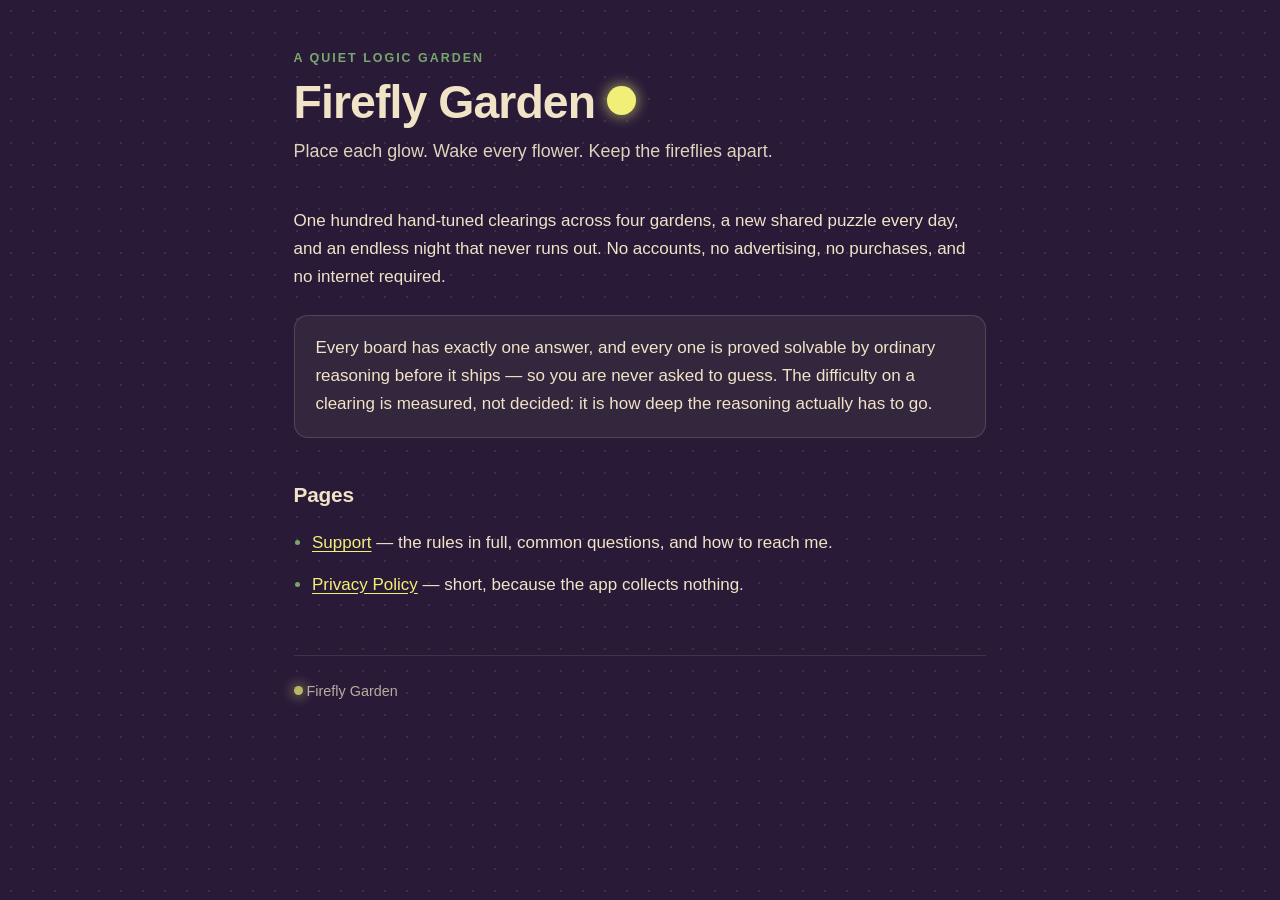
==== index.html @ 98adcfd4 "Add the Firefly Garden privacy policy and support pages Apple requires a reachable privacy policy UR" ====
<!doctype html>
<html lang="en">
<head>
<meta charset="utf-8">
<meta name="viewport" content="width=device-width, initial-scale=1">
<title>Firefly Garden</title>
<meta name="description" content="A quiet logic garden. Place each glow, wake every flower, keep the fireflies apart.">
<link rel="stylesheet" href="style.css">
</head>
<body>
<div class="wrap">
<header>
  <p class="kicker">A quiet logic garden</p>
  <h1>Firefly Garden <span class="firefly" aria-hidden="true"></span></h1>
  <p class="lede">Place each glow. Wake every flower. Keep the fireflies apart.</p>
</header>

<p>One hundred hand-tuned clearings across four gardens, a new shared puzzle every day,
and an endless night that never runs out. No accounts, no advertising, no purchases,
and no internet required.</p>

<div class="panel">
  <p>Every board has exactly one answer, and every one is proved solvable by ordinary
  reasoning before it ships — so you are never asked to guess. The difficulty on a
  clearing is measured, not decided: it is how deep the reasoning actually has to go.</p>
</div>

<h2>Pages</h2>
<ul>
  <li><a href="support.html">Support</a> — the rules in full, common questions, and how to reach me.</li>
  <li><a href="privacy.html">Privacy Policy</a> — short, because the app collects nothing.</li>
</ul>

<footer>
  <span class="firefly" aria-hidden="true"></span>
  Firefly Garden
</footer>
</div>
</body>
</html>
---- style.css ----
/* Moonbell Hollow, the palette the game actually renders. */
:root {
  --bg: #291B38;
  --panel: #33273E;
  --ground: #193B38;
  --ink: #F0E3C6;
  --light: #F2EF78;
  --accent: #78A76D;
  --rule: rgba(240, 227, 198, 0.16);
}
* { box-sizing: border-box; }
html { -webkit-text-size-adjust: 100%; }
body {
  margin: 0;
  background: var(--bg);
  color: var(--ink);
  font: 17px/1.65 ui-sans-serif, -apple-system, BlinkMacSystemFont, "Segoe UI", Roboto, sans-serif;
  /* The dotted night the app draws behind every screen. */
  background-image: radial-gradient(rgba(240, 227, 198, 0.10) 0.8px, transparent 0.8px);
  background-size: 22px 22px;
}
.wrap { max-width: 46rem; margin: 0 auto; padding: 3rem 1.35rem 5rem; }
a { color: var(--light); text-underline-offset: 3px; }
a:hover { color: #fff; }
:focus-visible { outline: 3px solid var(--light); outline-offset: 3px; border-radius: 4px; }
header { margin-bottom: 2.5rem; }
.kicker {
  font-size: 0.78rem; letter-spacing: 0.16em; text-transform: uppercase;
  color: var(--accent); font-weight: 700; margin: 0 0 0.5rem;
}
h1 { font-size: clamp(2rem, 7vw, 2.9rem); line-height: 1.1; margin: 0 0 0.6rem; letter-spacing: -0.02em; }
h2 { font-size: 1.3rem; margin: 2.5rem 0 0.7rem; letter-spacing: -0.01em; }
h3 { font-size: 1.02rem; margin: 1.6rem 0 0.35rem; color: var(--light); }
p, li { margin: 0 0 0.85rem; }
ul { padding-left: 1.15rem; }
li::marker { color: var(--accent); }
.lede { font-size: 1.12rem; opacity: 0.92; }
.panel {
  background: var(--panel); border: 1px solid var(--rule);
  border-radius: 14px; padding: 1.15rem 1.3rem; margin: 1.5rem 0;
}
.panel > :last-child { margin-bottom: 0; }
.stamp { font-size: 0.9rem; opacity: 0.62; }
nav.crumbs { margin-bottom: 2rem; font-size: 0.95rem; }
nav.crumbs a { margin-right: 1.1rem; }
footer {
  margin-top: 3.5rem; padding-top: 1.5rem;
  border-top: 1px solid var(--rule); font-size: 0.9rem; opacity: 0.72;
}
.firefly { display: inline-block; width: 0.62em; height: 0.62em; border-radius: 50%;
  background: var(--light); box-shadow: 0 0 12px 3px rgba(242, 239, 120, 0.45); vertical-align: 0.06em; }
@media (prefers-reduced-motion: no-preference) {
  .firefly { animation: glow 3.6s ease-in-out infinite; }
  @keyframes glow { 0%, 100% { opacity: 1; } 50% { opacity: 0.45; } }
}
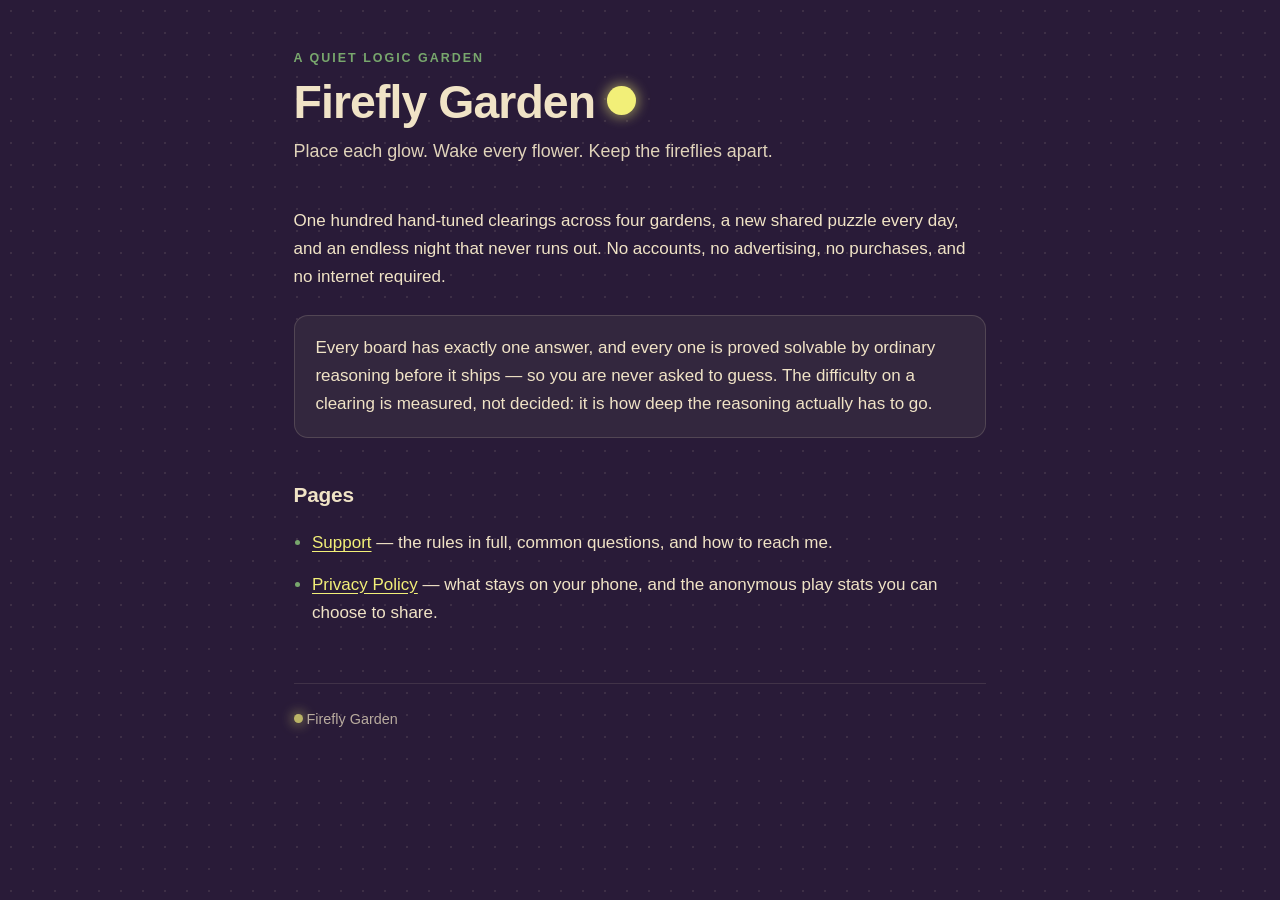
==== commit 8c685799: "Stop the home page promising the app collects nothing Build 4 can share anonymous play stats with th" ====
--- a/index.html
+++ b/index.html
@@ -28,7 +28,7 @@
 <h2>Pages</h2>
 <ul>
   <li><a href="support.html">Support</a> — the rules in full, common questions, and how to reach me.</li>
-  <li><a href="privacy.html">Privacy Policy</a> — short, because the app collects nothing.</li>
+  <li><a href="privacy.html">Privacy Policy</a> — what stays on your phone, and the anonymous play stats you can choose to share.</li>
 </ul>
 
 <footer>
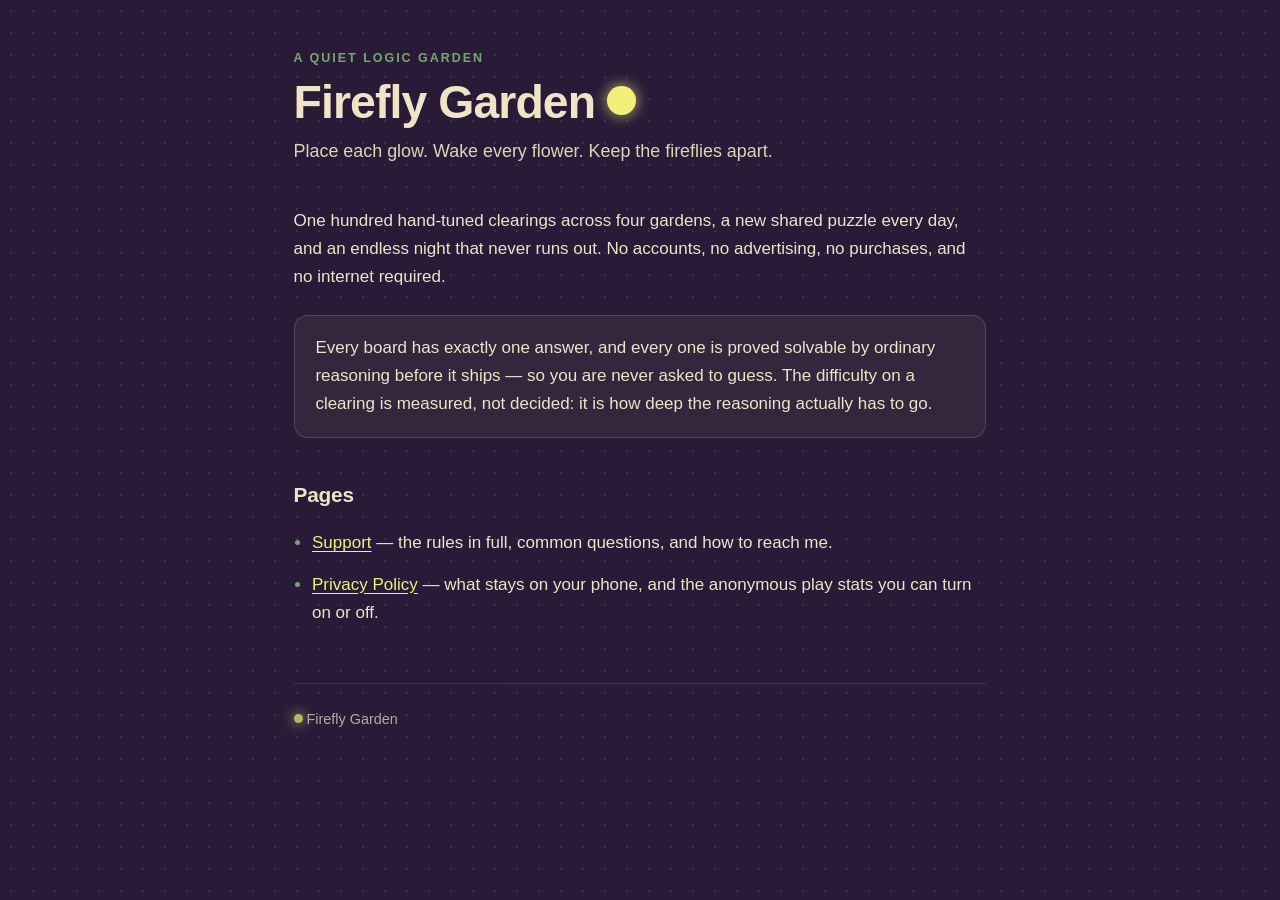
==== commit de2ddeae: "Describe build 5's regional analytics default on the site Build 5 asks before sharing anonymous usag" ====
--- a/index.html
+++ b/index.html
@@ -28,7 +28,7 @@
 <h2>Pages</h2>
 <ul>
   <li><a href="support.html">Support</a> — the rules in full, common questions, and how to reach me.</li>
-  <li><a href="privacy.html">Privacy Policy</a> — what stays on your phone, and the anonymous play stats you can choose to share.</li>
+  <li><a href="privacy.html">Privacy Policy</a> — what stays on your phone, and the anonymous play stats you can turn on or off.</li>
 </ul>
 
 <footer>
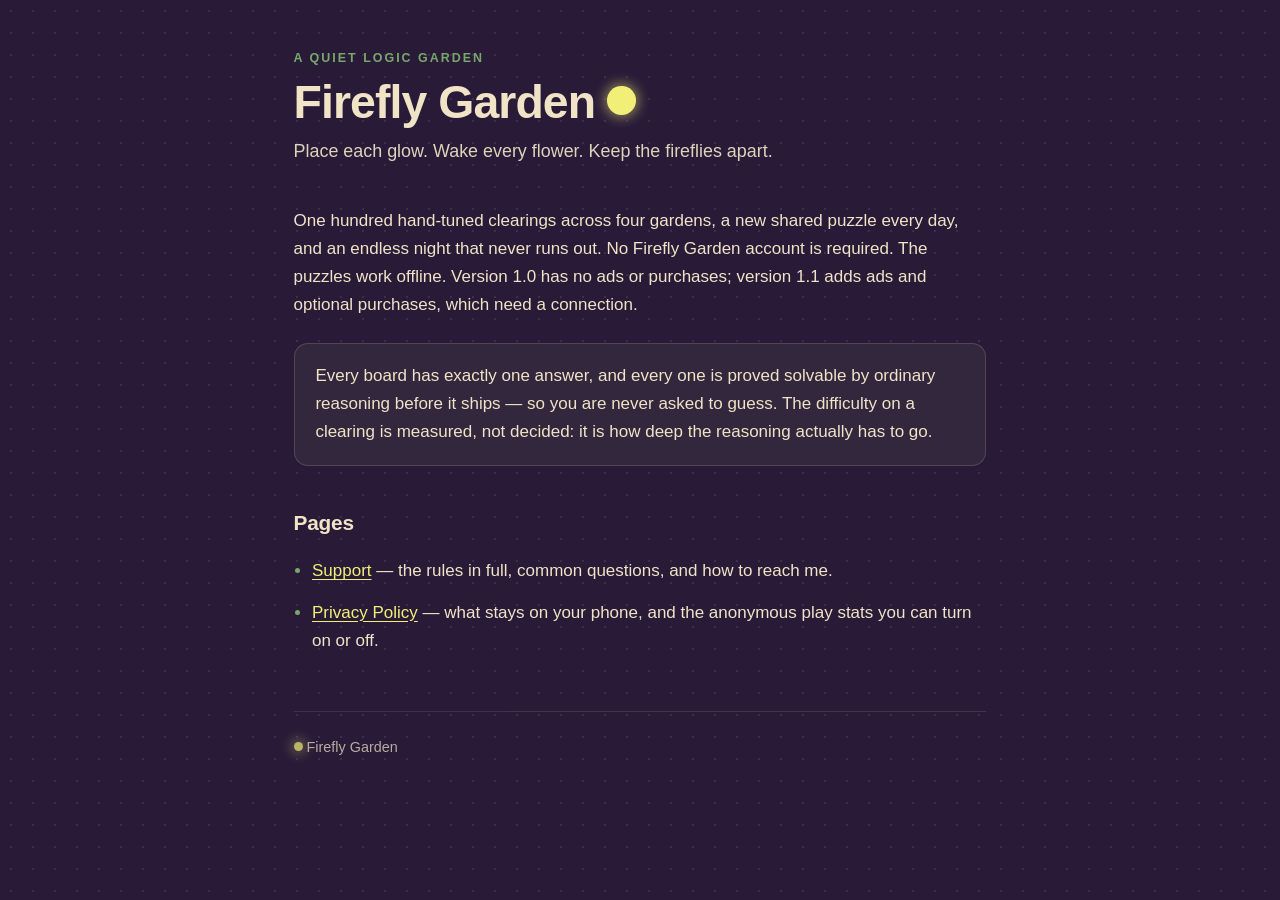
==== commit 2537a47f: "Prepare version-specific Android privacy and monetization disclosures Describe AdMob data, consent c" ====
--- a/index.html
+++ b/index.html
@@ -16,8 +16,7 @@
 </header>
 
 <p>One hundred hand-tuned clearings across four gardens, a new shared puzzle every day,
-and an endless night that never runs out. No accounts, no advertising, no purchases,
-and no internet required.</p>
+and an endless night that never runs out. No Firefly Garden account is required. The puzzles work offline. Version 1.0 has no ads or purchases; version 1.1 adds ads and optional purchases, which need a connection.</p>
 
 <div class="panel">
   <p>Every board has exactly one answer, and every one is proved solvable by ordinary
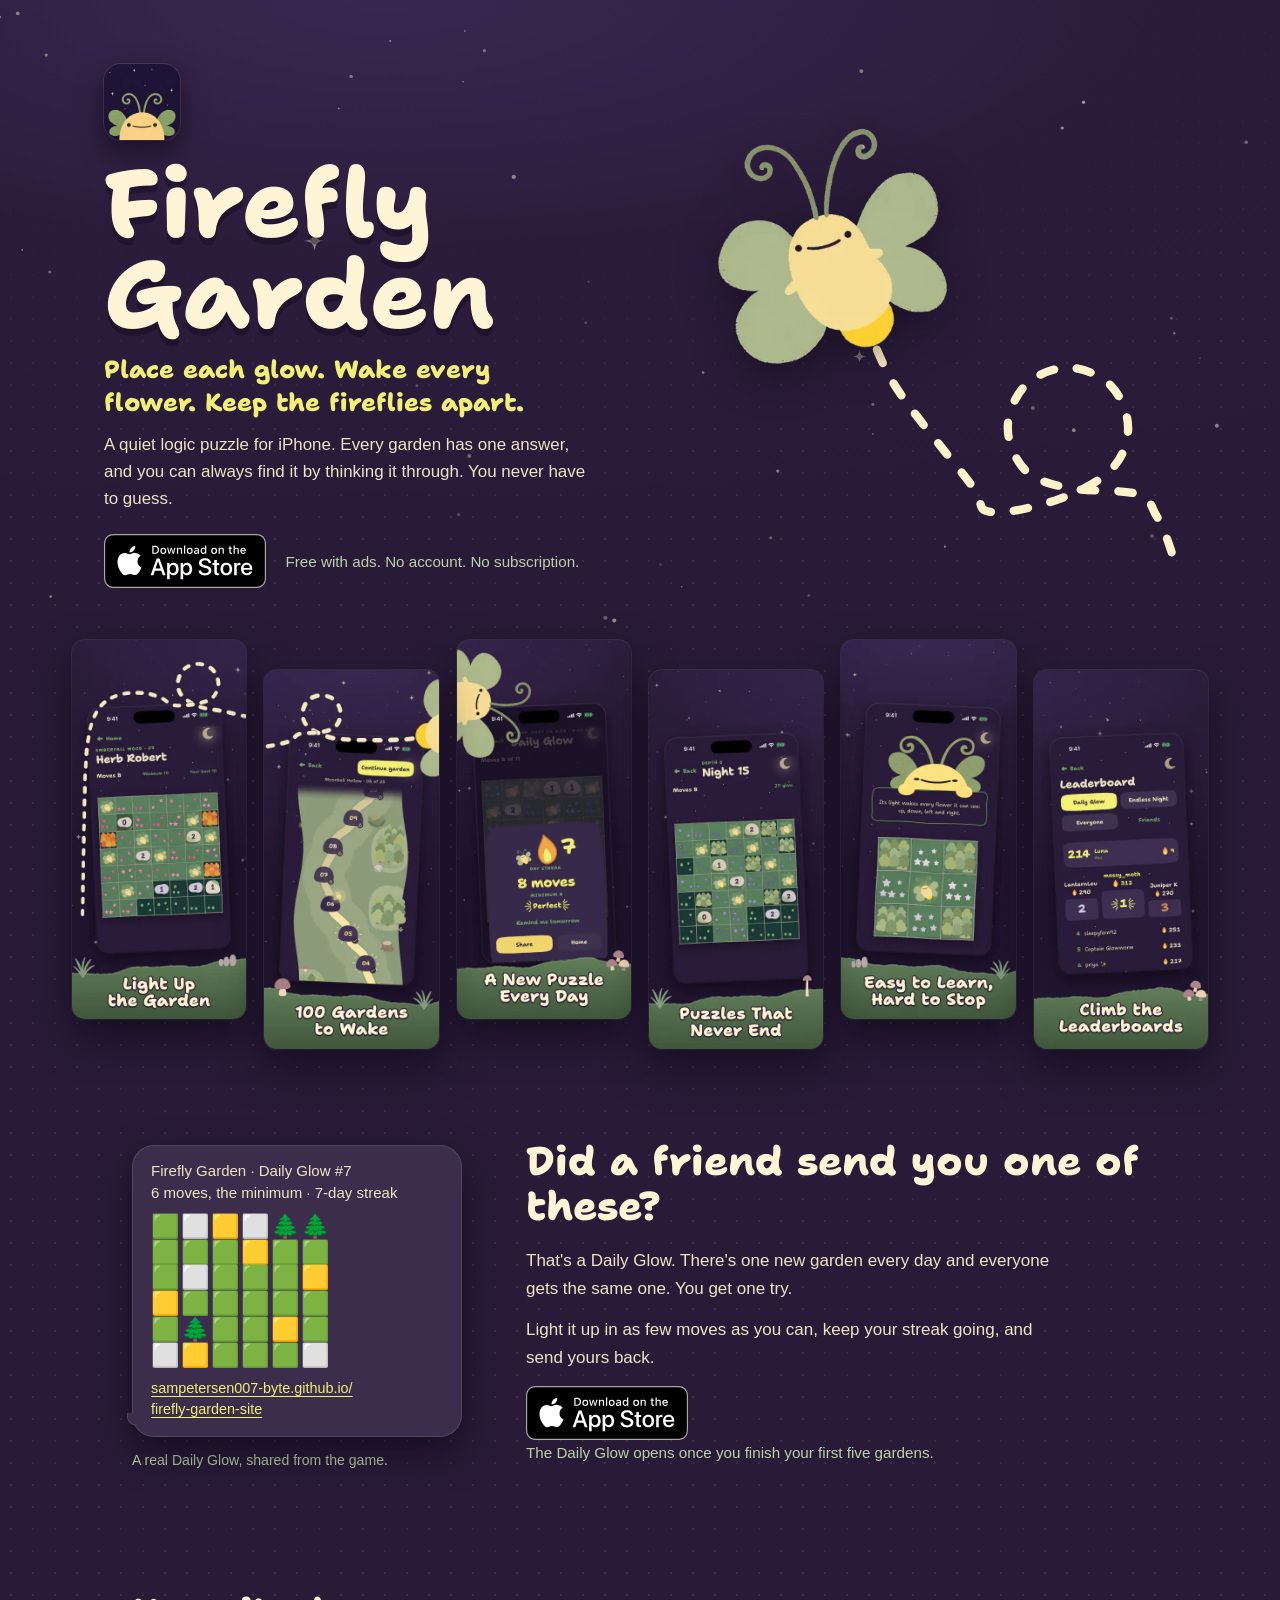
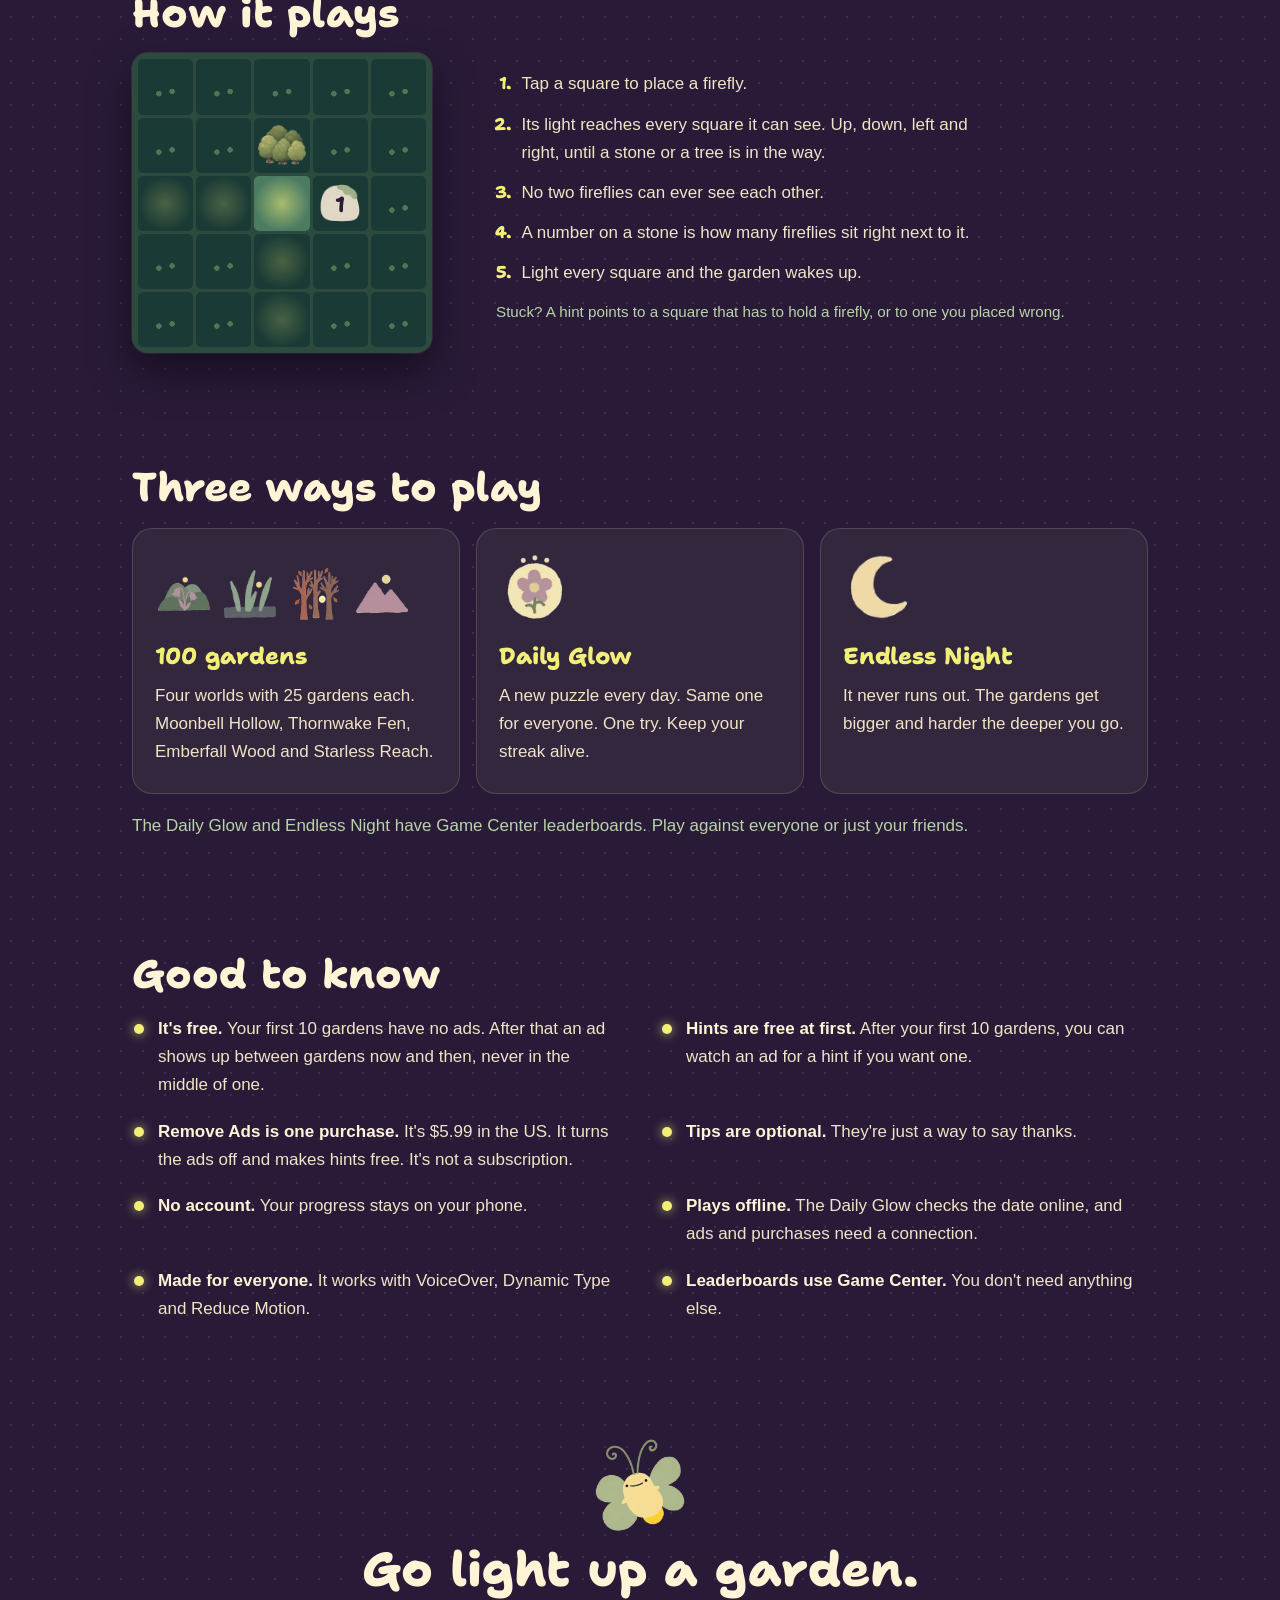
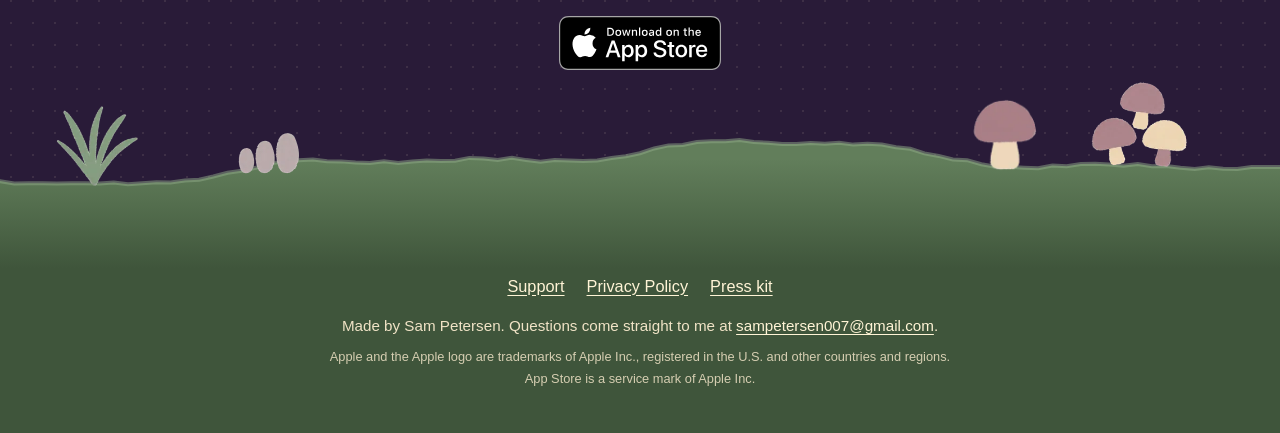
==== commit dbafcd33: "Turn the home page into the launch page Every Daily Glow share and the App Store marketing URL land " ====
--- a/index.html
+++ b/index.html
@@ -2,38 +2,205 @@
 <html lang="en">
 <head>
 <meta charset="utf-8">
-<meta name="viewport" content="width=device-width, initial-scale=1">
-<title>Firefly Garden</title>
-<meta name="description" content="A quiet logic garden. Place each glow, wake every flower, keep the fireflies apart.">
+<meta name="viewport" content="width=device-width, initial-scale=1, viewport-fit=cover">
+<title>Firefly Garden · A quiet logic puzzle for iPhone</title>
+<meta name="description" content="Place each firefly so its light wakes every flower. 100 gardens, a new Daily Glow every day, and an Endless Night. Free on the App Store for iPhone.">
+<meta name="apple-itunes-app" content="app-id=6807141948">
+<meta name="theme-color" content="#291B38">
+<meta name="color-scheme" content="dark">
+<link rel="canonical" href="https://sampetersen007-byte.github.io/firefly-garden-site/">
+<meta property="og:type" content="website">
+<meta property="og:site_name" content="Firefly Garden">
+<meta property="og:title" content="Firefly Garden · A quiet logic puzzle for iPhone">
+<meta property="og:description" content="Place each firefly so its light wakes every flower. 100 gardens, a new Daily Glow every day, and a night that never ends.">
+<meta property="og:url" content="https://sampetersen007-byte.github.io/firefly-garden-site/">
+<meta property="og:image" content="https://sampetersen007-byte.github.io/firefly-garden-site/og-image.jpg">
+<meta property="og:image:type" content="image/jpeg">
+<meta property="og:image:width" content="1200">
+<meta property="og:image:height" content="630">
+<meta property="og:image:alt" content="Firefly Garden. A quiet logic puzzle. A new garden every day. Two iPhone screens show a firefly garden and a finished Daily Glow, with the little firefly flying above them.">
+<meta name="twitter:card" content="summary_large_image">
+<meta name="twitter:title" content="Firefly Garden · A quiet logic puzzle for iPhone">
+<meta name="twitter:description" content="Place each firefly so its light wakes every flower. 100 gardens, a new Daily Glow every day, and a night that never ends.">
+<meta name="twitter:image" content="https://sampetersen007-byte.github.io/firefly-garden-site/og-image.jpg">
+<meta name="twitter:image:alt" content="Firefly Garden. A quiet logic puzzle. A new garden every day.">
+<link rel="icon" type="image/png" sizes="32x32" href="favicon-32.png">
+<link rel="apple-touch-icon" href="apple-touch-icon.png">
+<link rel="preload" href="fonts/shantell-sans-800.woff2" as="font" type="font/woff2" crossorigin>
 <link rel="stylesheet" href="style.css">
+<script type="application/ld+json">
+{"@context":"https://schema.org","@type":"MobileApplication","name":"Firefly Garden","operatingSystem":"iOS","applicationCategory":"GameApplication","description":"A quiet logic puzzle for iPhone. 100 gardens, a new Daily Glow every day, and an Endless Night.","url":"https://sampetersen007-byte.github.io/firefly-garden-site/","image":"https://sampetersen007-byte.github.io/firefly-garden-site/og-image.jpg","installUrl":"https://apps.apple.com/app/id6807141948","offers":{"@type":"Offer","price":"0","priceCurrency":"USD"},"author":{"@type":"Person","name":"Sam Petersen"}}
+</script>
 </head>
-<body>
-<div class="wrap">
-<header>
-  <p class="kicker">A quiet logic garden</p>
-  <h1>Firefly Garden <span class="firefly" aria-hidden="true"></span></h1>
-  <p class="lede">Place each glow. Wake every flower. Keep the fireflies apart.</p>
+<body class="home">
+<a class="skip" href="#main">Skip to the page</a>
+
+<header class="hero">
+  <svg class="sky" viewBox="0 0 1440 760" preserveAspectRatio="xMidYMin slice" aria-hidden="true" focusable="false"><circle cx="0" cy="19" r="1.4" fill="#F0E3C6" opacity="0.42"/><circle cx="52" cy="62" r="1.8" fill="#F0E3C6" opacity="0.45"/><circle cx="1182" cy="719" r="1.0" fill="#F0E3C6" opacity="0.52"/><circle cx="264" cy="332" r="1.1" fill="#F0E3C6" opacity="0.53"/><circle cx="867" cy="605" r="1.7" fill="#F0E3C6" opacity="0.36"/><path d="M172 82Q172 88 177 88Q172 88 172 93Q172 88 167 88Q172 88 172 82Z" fill="#F8EFC8" opacity="0.53"/><circle cx="1350" cy="403" r="0.9" fill="#F0E3C6" opacity="0.24"/><circle cx="791" cy="419" r="1.4" fill="#F0E3C6" opacity="0.52"/><circle cx="982" cy="455" r="1.8" fill="#F0E3C6" opacity="0.33"/><path d="M967 393Q967 401 975 401Q967 401 967 409Q967 401 959 401Q967 401 967 393Z" fill="#F8EFC8" opacity="0.39"/><circle cx="906" cy="751" r="1.6" fill="#F0E3C6" opacity="0.33"/><circle cx="1195" cy="144" r="1.8" fill="#F0E3C6" opacity="0.56"/><circle cx="1162" cy="459" r="2.2" fill="#F0E3C6" opacity="0.34"/><circle cx="521" cy="92" r="0.9" fill="#F0E3C6" opacity="0.52"/><circle cx="743" cy="635" r="1.4" fill="#F0E3C6" opacity="0.21"/><circle cx="982" cy="488" r="1.0" fill="#F0E3C6" opacity="0.41"/><circle cx="57" cy="671" r="1.4" fill="#F0E3C6" opacity="0.53"/><circle cx="690" cy="709" r="1.9" fill="#F0E3C6" opacity="0.60"/><circle cx="523" cy="35" r="0.9" fill="#F0E3C6" opacity="0.52"/><circle cx="659" cy="363" r="1.4" fill="#F0E3C6" opacity="0.28"/><circle cx="516" cy="579" r="1.8" fill="#F0E3C6" opacity="0.24"/><circle cx="213" cy="346" r="2.0" fill="#F0E3C6" opacity="0.32"/><circle cx="1402" cy="160" r="2.0" fill="#F0E3C6" opacity="0.39"/><circle cx="528" cy="513" r="2.2" fill="#F0E3C6" opacity="0.38"/><circle cx="134" cy="240" r="0.9" fill="#F0E3C6" opacity="0.41"/><circle cx="469" cy="434" r="1.6" fill="#F0E3C6" opacity="0.26"/><circle cx="577" cy="758" r="1.5" fill="#F0E3C6" opacity="0.47"/><circle cx="1321" cy="375" r="1.4" fill="#F0E3C6" opacity="0.40"/><circle cx="824" cy="741" r="2.1" fill="#F0E3C6" opacity="0.36"/><circle cx="578" cy="199" r="2.4" fill="#F0E3C6" opacity="0.52"/><circle cx="969" cy="80" r="2.2" fill="#F0E3C6" opacity="0.44"/><circle cx="681" cy="695" r="2.4" fill="#F0E3C6" opacity="0.32"/><circle cx="1009" cy="728" r="2.3" fill="#F0E3C6" opacity="0.47"/><circle cx="1063" cy="615" r="1.2" fill="#F0E3C6" opacity="0.52"/><circle cx="25" cy="281" r="1.0" fill="#F0E3C6" opacity="0.49"/><circle cx="580" cy="623" r="1.0" fill="#F0E3C6" opacity="0.21"/><circle cx="56" cy="306" r="1.8" fill="#F0E3C6" opacity="0.37"/><circle cx="1369" cy="479" r="2.2" fill="#F0E3C6" opacity="0.50"/><circle cx="1208" cy="484" r="2.1" fill="#F0E3C6" opacity="0.52"/><circle cx="910" cy="670" r="1.7" fill="#F0E3C6" opacity="0.24"/><circle cx="1219" cy="115" r="1.9" fill="#F0E3C6" opacity="0.58"/><circle cx="942" cy="274" r="2.1" fill="#F0E3C6" opacity="0.35"/><circle cx="381" cy="122" r="1.0" fill="#F0E3C6" opacity="0.51"/><circle cx="662" cy="317" r="1.2" fill="#F0E3C6" opacity="0.22"/><circle cx="545" cy="57" r="1.9" fill="#F0E3C6" opacity="0.40"/><path d="M354 260Q354 271 365 271Q354 271 354 282Q354 271 342 271Q354 271 354 260Z" fill="#F8EFC8" opacity="0.54"/><circle cx="1318" cy="358" r="1.6" fill="#F0E3C6" opacity="0.28"/><circle cx="1088" cy="727" r="1.2" fill="#F0E3C6" opacity="0.30"/><circle cx="395" cy="86" r="2.0" fill="#F0E3C6" opacity="0.42"/><circle cx="1246" cy="745" r="1.7" fill="#F0E3C6" opacity="0.40"/><circle cx="20" cy="15" r="2.1" fill="#F0E3C6" opacity="0.49"/><circle cx="875" cy="530" r="1.8" fill="#F0E3C6" opacity="0.49"/><circle cx="439" cy="46" r="1.1" fill="#F0E3C6" opacity="0.55"/><circle cx="691" cy="698" r="2.3" fill="#F0E3C6" opacity="0.55"/><circle cx="1296" cy="603" r="2.3" fill="#F0E3C6" opacity="0.28"/><circle cx="767" cy="660" r="0.8" fill="#F0E3C6" opacity="0.49"/></svg>
+  <div class="hero-in">
+    <div class="hero-copy">
+      <img class="app-icon" src="img/icon-192.webp" width="68" height="68" alt="">
+      <h1 class="wordmark"><span>Firefly</span> <span>Garden</span></h1>
+      <p class="tagline">Place each glow. Wake every flower. Keep the fireflies apart.</p>
+      <p class="pitch">A quiet logic puzzle for iPhone. Every garden has one answer, and you can always find it by thinking it through. You never have to guess.</p>
+      <div class="get">
+        <a class="store-badge" href="https://apps.apple.com/app/id6807141948"><img src="img/app-store-badge.svg" width="162" height="54" alt="Download on the App Store"></a>
+        <p class="get-note">Free with ads. No account. No subscription.</p>
+      </div>
+    </div>
+    <div class="hero-art" aria-hidden="true">
+      <svg class="trail" viewBox="0 0 480 440" focusable="false">
+        <path class="dashes" d="M476 438 C474 432 468 413 462 404 C456 395 457 386 443 382 C428 377 394 380 376 376 C358 372 345 369 335 359 C325 349 318 332 318 318 C318 304 325 287 335 277 C345 267 362 260 376 260 C390 260 407 267 417 277 C427 287 434 304 434 318 C434 332 429 347 417 359 C405 371 384 381 364 388 C345 394 314 402 301 399 C287 397 297 392 282 372 C267 352 226 304 209 277 C193 251 185 224 181 214" fill="none" stroke="#2A1B3A" stroke-opacity="0.45" stroke-width="13" stroke-linecap="round" stroke-dasharray="14 22"/>
+        <path class="dashes" d="M476 438 C474 432 468 413 462 404 C456 395 457 386 443 382 C428 377 394 380 376 376 C358 372 345 369 335 359 C325 349 318 332 318 318 C318 304 325 287 335 277 C345 267 362 260 376 260 C390 260 407 267 417 277 C427 287 434 304 434 318 C434 332 429 347 417 359 C405 371 384 381 364 388 C345 394 314 402 301 399 C287 397 297 392 282 372 C267 352 226 304 209 277 C193 251 185 224 181 214" fill="none" stroke="#FFF1C9" stroke-width="8" stroke-linecap="round" stroke-dasharray="14 22"/>
+      </svg>
+      <img class="flyer" src="img/firefly.webp" width="360" height="360" alt="">
+    </div>
+  </div>
 </header>
 
-<p>One hundred hand-tuned clearings across four gardens, a new shared puzzle every day,
-and an endless night that never runs out. No Firefly Garden account is required. The puzzles work offline. Version 1.0 has no ads or purchases; version 1.1 adds ads and optional purchases, which need a connection.</p>
-
-<div class="panel">
-  <p>Every board has exactly one answer, and every one is proved solvable by ordinary
-  reasoning before it ships — so you are never asked to guess. The difficulty on a
-  clearing is measured, not decided: it is how deep the reasoning actually has to go.</p>
-</div>
-
-<h2>Pages</h2>
-<ul>
-  <li><a href="support.html">Support</a> — the rules in full, common questions, and how to reach me.</li>
-  <li><a href="privacy.html">Privacy Policy</a> — what stays on your phone, and the anonymous play stats you can turn on or off.</li>
-</ul>
-
-<footer>
-  <span class="firefly" aria-hidden="true"></span>
-  Firefly Garden
+<main id="main">
+<section class="shots rail-scroll" tabindex="0" aria-labelledby="shots-h">
+  <h2 id="shots-h" class="sr-only">Screenshots. Scroll sideways to see all six.</h2>
+  <ul class="rail">
+    <li><img src="img/shot-01-600.webp" srcset="img/shot-01-400.webp 400w, img/shot-01-600.webp 600w, img/shot-01-800.webp 800w" sizes="(min-width: 1216px) 174px, (min-width: 1000px) calc((100vw - 170px) / 6), (min-width: 436px) 270px, 62vw" width="1320" height="2868" alt="A garden in Emberfall Wood called Herb Robert, partly lit, with fireflies on the board and numbered stones between them. Caption: Light up the garden." decoding="async"></li>
+    <li><img src="img/shot-02-600.webp" srcset="img/shot-02-400.webp 400w, img/shot-02-600.webp 600w, img/shot-02-800.webp 800w" sizes="(min-width: 1216px) 174px, (min-width: 1000px) calc((100vw - 170px) / 6), (min-width: 436px) 270px, 62vw" width="1320" height="2868" alt="The Moonbell Hollow map, a winding path of numbered gardens with a Continue garden button. Caption: 100 gardens to wake." decoding="async"></li>
+    <li><img src="img/shot-03-600.webp" srcset="img/shot-03-400.webp 400w, img/shot-03-600.webp 600w, img/shot-03-800.webp 800w" sizes="(min-width: 1216px) 174px, (min-width: 1000px) calc((100vw - 170px) / 6), (min-width: 436px) 270px, 62vw" width="1320" height="2868" alt="A finished Daily Glow: a 7 day streak, 8 moves, the minimum, marked Perfect, with Share and Home buttons. Caption: A new puzzle every day." decoding="async" loading="lazy"></li>
+    <li><img src="img/shot-04-600.webp" srcset="img/shot-04-400.webp 400w, img/shot-04-600.webp 600w, img/shot-04-800.webp 800w" sizes="(min-width: 1216px) 174px, (min-width: 1000px) calc((100vw - 170px) / 6), (min-width: 436px) 270px, 62vw" width="1320" height="2868" alt="Endless Night at depth 5, night 15, a bigger garden full of fireflies. Caption: Puzzles that never end." decoding="async" loading="lazy"></li>
+    <li><img src="img/shot-05-600.webp" srcset="img/shot-05-400.webp 400w, img/shot-05-600.webp 600w, img/shot-05-800.webp 800w" sizes="(min-width: 1216px) 174px, (min-width: 1000px) calc((100vw - 170px) / 6), (min-width: 436px) 270px, 62vw" width="1320" height="2868" alt="The practice garden. The firefly says its light wakes every flower it can see, up, down, left and right. Caption: Easy to learn, hard to stop." decoding="async" loading="lazy"></li>
+    <li><img src="img/shot-06-600.webp" srcset="img/shot-06-400.webp 400w, img/shot-06-600.webp 600w, img/shot-06-800.webp 800w" sizes="(min-width: 1216px) 174px, (min-width: 1000px) calc((100vw - 170px) / 6), (min-width: 436px) 270px, 62vw" width="1320" height="2868" alt="The Daily Glow leaderboard in Game Center, with the top three players and your own place. Caption: Climb the leaderboards." decoding="async" loading="lazy"></li>
+  </ul>
+</section>
+
+<section class="band friend" aria-labelledby="friend-h">
+  <div class="friend-in">
+    <h2 id="friend-h" class="band-head friend-head">Did a friend send you one of these?</h2>
+    <figure class="share">
+      <div class="bubble" role="img" aria-label="A shared Daily Glow: Firefly Garden, Daily Glow number 7. 6 moves, the minimum. 7 day streak. Then the finished garden drawn in colored squares, and a link to this page.">
+        <p aria-hidden="true">Firefly Garden · Daily Glow #7</p>
+        <p aria-hidden="true">6 moves, the minimum · 7-day streak</p>
+        <p class="share-grid" aria-hidden="true">🟩⬜🟨⬜🌲🌲<br>🟩🟩🟩🟨🟩🟩<br>🟩⬜🟩🟩🟩🟨<br>🟨🟩🟩🟩🟩🟩<br>🟩🌲🟩🟩🟨🟩<br>⬜🟨🟩🟩🟩⬜</p>
+        <p class="share-link" aria-hidden="true"><span class="nw">sampetersen007-byte.github.io/</span><wbr><span class="nw">firefly-garden-site</span></p>
+      </div>
+      <figcaption>A real Daily Glow, shared from the game.</figcaption>
+    </figure>
+    <div class="friend-copy">
+      <p>That's a Daily Glow. There's one new garden every day and everyone gets the same one. You get one try.</p>
+      <p>Light it up in as few moves as you can, keep your streak going, and send yours back.</p>
+      <div class="get">
+        <a class="store-badge" href="https://apps.apple.com/app/id6807141948"><img src="img/app-store-badge.svg" width="162" height="54" alt="Download Firefly Garden on the App Store" loading="lazy"></a>
+      </div>
+      <p class="small">The Daily Glow opens once you finish your first five gardens.</p>
+    </div>
+  </div>
+</section>
+
+<section class="band how" aria-labelledby="how-h">
+  <h2 id="how-h">How it plays</h2>
+  <div class="how-in">
+    <div class="mini-board" role="img" aria-label="A small garden. A firefly in the middle lights the squares it can see to its left and below it. A tree above it and a stone marked 1 beside it stop its light.">
+      <i class="c"></i><i class="c"></i><i class="c"></i><i class="c"></i><i class="c"></i>
+      <i class="c"></i><i class="c"></i><i class="c tree"></i><i class="c"></i><i class="c"></i>
+      <i class="c lit" style="--d:2"></i><i class="c lit" style="--d:1"></i><i class="c fly"></i><i class="c stone"><b>1</b></i><i class="c"></i>
+      <i class="c"></i><i class="c"></i><i class="c lit" style="--d:1"></i><i class="c"></i><i class="c"></i>
+      <i class="c"></i><i class="c"></i><i class="c lit" style="--d:2"></i><i class="c"></i><i class="c"></i>
+    </div>
+    <div>
+      <ol class="rules">
+        <li>Tap a square to place a firefly.</li>
+        <li>Its light reaches every square it can see. Up, down, left and right, until a stone or a tree is in the way.</li>
+        <li>No two fireflies can ever see each other.</li>
+        <li>A number on a stone is how many fireflies sit right next to it.</li>
+        <li>Light every square and the garden wakes up.</li>
+      </ol>
+      <p class="small">Stuck? A hint points to a square that has to hold a firefly, or to one you placed wrong.</p>
+    </div>
+  </div>
+</section>
+
+<section class="band modes" aria-labelledby="modes-h">
+  <h2 id="modes-h">Three ways to play</h2>
+  <div class="cards">
+    <article class="card">
+      <div class="card-art worlds" aria-hidden="true">
+        <img src="img/world-moonbell.webp" width="58" height="58" alt="" loading="lazy">
+        <img src="img/world-thornwake.webp" width="58" height="58" alt="" loading="lazy">
+        <img src="img/world-emberfall.webp" width="58" height="58" alt="" loading="lazy">
+        <img src="img/world-starless.webp" width="58" height="58" alt="" loading="lazy">
+      </div>
+      <h3>100 gardens</h3>
+      <p>Four worlds with 25 gardens each. Moonbell Hollow, Thornwake Fen, Emberfall Wood and Starless Reach.</p>
+    </article>
+    <article class="card">
+      <div class="card-art" aria-hidden="true"><img src="img/mode-daily.webp" width="72" height="72" alt="" loading="lazy"></div>
+      <h3>Daily Glow</h3>
+      <p>A new puzzle every day. Same one for everyone. One try. Keep your streak alive.</p>
+    </article>
+    <article class="card">
+      <div class="card-art" aria-hidden="true"><img src="img/mode-night.webp" width="72" height="72" alt="" loading="lazy"></div>
+      <h3>Endless Night</h3>
+      <p>It never runs out. The gardens get bigger and harder the deeper you go.</p>
+    </article>
+  </div>
+  <p class="boards">The Daily Glow and Endless Night have Game Center leaderboards. Play against everyone or just your friends.</p>
+</section>
+
+<section class="band facts" aria-labelledby="facts-h">
+  <h2 id="facts-h">Good to know</h2>
+  <ul class="facts-list">
+    <li><strong>It's free.</strong> Your first 10 gardens have no ads. After that an ad shows up between gardens now and then, never in the middle of one.</li>
+    <li><strong>Hints are free at first.</strong> After your first 10 gardens, you can watch an ad for a hint if you want one.</li>
+    <li><strong>Remove Ads is one purchase.</strong> It's $5.99 in the US. It turns the ads off and makes hints free. It's not a subscription.</li>
+    <li><strong>Tips are optional.</strong> They're just a way to say thanks.</li>
+    <li><strong>No account.</strong> Your progress stays on your phone.</li>
+    <li><strong>Plays offline.</strong> The Daily Glow checks the date online, and ads and purchases need a connection.</li>
+    <li><strong>Made for everyone.</strong> It works with VoiceOver, Dynamic Type and Reduce Motion.</li>
+    <li><strong>Leaderboards use Game Center.</strong> You don't need anything else.</li>
+  </ul>
+</section>
+
+<section class="last" aria-labelledby="last-h">
+  <img class="flyer-small" src="img/firefly.webp" width="104" height="104" alt="" loading="lazy">
+  <h2 id="last-h">Go light up a garden.</h2>
+  <a class="store-badge" href="https://apps.apple.com/app/id6807141948"><img src="img/app-store-badge.svg" width="162" height="54" alt="Download Firefly Garden on the App Store" loading="lazy"></a>
+</section>
+</main>
+
+<footer class="ground">
+  <div class="bank" aria-hidden="true">
+    <svg viewBox="0 0 1440 220" preserveAspectRatio="none" focusable="false">
+      <defs><linearGradient id="bank-fill" x1="0" y1="0" x2="0" y2="1"><stop offset="0.15" stop-color="#627E5B"/><stop offset="0.5" stop-color="#546E4E"/><stop offset="1" stop-color="#3F553B"/></linearGradient></defs>
+      <path d="M-16 92.9 L0 96.3 L16 99.6 L32 99.2 L48 99.3 L64 99.7 L80 99.5 L96 99.3 L112 99.8 L128 98.4 L144 100.6 L160 99.2 L176 98.0 L192 98.3 L208 95.3 L224 94.3 L240 89.7 L256 84.5 L272 81.6 L288 77.4 L304 71.2 L320 68.5 L336 66.7 L352 65.9 L368 68.1 L384 68.4 L400 69.9 L416 70.8 L432 68.2 L448 70.8 L464 68.5 L480 67.2 L496 68.0 L512 67.5 L528 63.5 L544 64.2 L560 66.3 L576 63.2 L592 66.6 L608 69.0 L624 66.4 L640 67.1 L656 67.8 L672 67.1 L688 63.7 L704 61.2 L720 56.9 L736 50.1 L752 45.8 L768 45.3 L784 40.9 L800 40.0 L816 40.0 L832 38.3 L848 40.9 L864 42.2 L880 43.7 L896 43.9 L912 42.3 L928 43.4 L944 42.0 L960 44.7 L976 43.4 L992 44.5 L1008 48.3 L1024 50.6 L1040 57.1 L1056 60.7 L1072 65.8 L1088 66.7 L1104 72.4 L1120 76.1 L1136 76.2 L1152 77.3 L1168 78.1 L1184 74.4 L1200 75.3 L1216 72.0 L1232 71.7 L1248 72.8 L1264 74.4 L1280 72.0 L1296 75.2 L1312 74.8 L1328 77.4 L1344 79.0 L1360 76.8 L1376 78.9 L1392 79.3 L1408 76.4 L1424 76.5 L1440 76.4 L1456 76.5 L1456 220 L-16 220 Z" fill="url(#bank-fill)"/>
+      <path d="M-16 92.9 L0 96.3 L16 99.6 L32 99.2 L48 99.3 L64 99.7 L80 99.5 L96 99.3 L112 99.8 L128 98.4 L144 100.6 L160 99.2 L176 98.0 L192 98.3 L208 95.3 L224 94.3 L240 89.7 L256 84.5 L272 81.6 L288 77.4 L304 71.2 L320 68.5 L336 66.7 L352 65.9 L368 68.1 L384 68.4 L400 69.9 L416 70.8 L432 68.2 L448 70.8 L464 68.5 L480 67.2 L496 68.0 L512 67.5 L528 63.5 L544 64.2 L560 66.3 L576 63.2 L592 66.6 L608 69.0 L624 66.4 L640 67.1 L656 67.8 L672 67.1 L688 63.7 L704 61.2 L720 56.9 L736 50.1 L752 45.8 L768 45.3 L784 40.9 L800 40.0 L816 40.0 L832 38.3 L848 40.9 L864 42.2 L880 43.7 L896 43.9 L912 42.3 L928 43.4 L944 42.0 L960 44.7 L976 43.4 L992 44.5 L1008 48.3 L1024 50.6 L1040 57.1 L1056 60.7 L1072 65.8 L1088 66.7 L1104 72.4 L1120 76.1 L1136 76.2 L1152 77.3 L1168 78.1 L1184 74.4 L1200 75.3 L1216 72.0 L1232 71.7 L1248 72.8 L1264 74.4 L1280 72.0 L1296 75.2 L1312 74.8 L1328 77.4 L1344 79.0 L1360 76.8 L1376 78.9 L1392 79.3 L1408 76.4 L1424 76.5 L1440 76.4 L1456 76.5" fill="none" stroke="#8FAA87" stroke-width="4" stroke-opacity="0.5" vector-effect="non-scaling-stroke"/>
+    </svg>
+    <img src="img/grass.webp" alt="" width="80" height="80" loading="lazy" style="left:7.6%;bottom:calc(var(--bh) * 0.546 - 8px);width:clamp(54px, 7vw, 92px)">
+    <img src="img/pebbles.webp" alt="" width="64" height="64" loading="lazy" style="left:21%;bottom:calc(var(--bh) * 0.676 - 14px);width:clamp(42px, 5vw, 70px)">
+    <img src="img/mushroom.webp" alt="" width="80" height="80" loading="lazy" style="left:78.5%;bottom:calc(var(--bh) * 0.654 - 8px);width:clamp(50px, 6vw, 84px)">
+    <img src="img/mushrooms.webp" alt="" width="96" height="96" loading="lazy" style="left:89%;bottom:calc(var(--bh) * 0.664 - 8px);width:clamp(62px, 8vw, 110px)">
+  </div>
+  <div class="ground-in">
+    <nav aria-label="More about Firefly Garden">
+      <a href="support.html">Support</a>
+      <a href="privacy.html">Privacy Policy</a>
+      <a href="press.html">Press kit</a>
+    </nav>
+    <p>Made by Sam Petersen. Questions come straight to me at <a href="mailto:sampetersen007@gmail.com">sampetersen007@gmail.com</a>.</p>
+    <p class="legal">Apple and the Apple logo are trademarks of Apple Inc., registered in the U.S. and other countries and regions. App Store is a service mark of Apple Inc.</p>
+  </div>
 </footer>
-</div>
+
+<script>
+  /* The firefly in How it plays lights its squares one by one when it scrolls into view. Without this, or with Reduce Motion on, the garden is simply shown lit. */
+  (function () {
+    var board = document.querySelector('.mini-board');
+    if (!board || !('IntersectionObserver' in window) || !window.matchMedia || window.matchMedia('(prefers-reduced-motion: reduce)').matches) return;
+    board.classList.add('armed');
+    new IntersectionObserver(function (entries, observer) {
+      if (entries.some(function (entry) { return entry.isIntersecting; })) {
+        setTimeout(function () { board.classList.add('play'); }, 250);
+        observer.disconnect();
+      }
+    }, { threshold: 0.6 }).observe(board);
+  })();
+</script>
 </body>
 </html>
--- a/style.css
+++ b/style.css
@@ -53,3 +53,274 @@
   .firefly { animation: glow 3.6s ease-in-out infinite; }
   @keyframes glow { 0%, 100% { opacity: 1; } 50% { opacity: 0.45; } }
 }
+
+/* ------------------------------------------------------------------------
+   The home page and the press kit. Everything below is scoped to
+   .home and .press, so support.html and privacy.html render as before.
+   The display face is Shantell Sans ExtraBold, the face the game and its
+   store screenshots use (SIL OFL 1.1, fonts/OFL.txt), cut to Latin.
+   ------------------------------------------------------------------------ */
+@font-face {
+  font-family: "Shantell Sans";
+  font-style: normal;
+  font-weight: 800;
+  font-display: swap;
+  src: url("fonts/shantell-sans-800.woff2") format("woff2");
+}
+.home, .press {
+  --display: "Shantell Sans", ui-rounded, "SF Pro Rounded", system-ui, sans-serif;
+  --cream: #FFF4D6;
+  --sage: #B9D3A8;
+  --tile-lit: #4B7C62;
+  --tile-dark: #1A3A35;
+  --bank-top: #627E5B;
+  --bank-mid: #546E4E;
+  --bank-low: #3F553B;
+  --shadow: rgba(8, 4, 14, 0.55);
+  color-scheme: dark;
+}
+.home h1, .home h2, .home h3, .press h1, .press h2 {
+  font-family: var(--display); font-weight: 800; letter-spacing: 0;
+}
+.sr-only {
+  position: absolute; width: 1px; height: 1px; margin: -1px; padding: 0;
+  overflow: hidden; clip: rect(0 0 0 0); white-space: nowrap; border: 0;
+}
+.skip {
+  position: absolute; left: 12px; top: -60px; z-index: 10; padding: 10px 14px;
+  background: var(--light); color: var(--bg); border-radius: 10px; font-weight: 700;
+}
+.skip:focus { top: 12px; color: var(--bg); }
+.home img, .press img { max-width: 100%; }
+.store-badge { display: inline-block; border-radius: 10px; line-height: 0; }
+.store-badge img { display: block; height: 54px; width: auto; }
+
+/* The hero: the night the store screenshots are painted on. */
+.hero {
+  position: relative; overflow: hidden; margin: 0;
+  background: radial-gradient(130% 85% at 30% 0%, #3A2750 0%, rgba(43, 28, 59, 0.9) 48%, rgba(41, 27, 56, 0) 100%);
+}
+.hero .sky { position: absolute; inset: 0; width: 100%; height: 100%; pointer-events: none; }
+.hero-in {
+  position: relative; max-width: 72rem; margin: 0 auto;
+  padding: max(22px, env(safe-area-inset-top)) 20px 26px;
+}
+.app-icon {
+  display: block; width: 68px; height: 68px; border-radius: 22.4%;
+  box-shadow: 0 10px 26px var(--shadow), 0 0 0 1px rgba(240, 227, 198, 0.14);
+}
+.wordmark {
+  margin: 18px 0 14px; color: var(--cream);
+  font-size: clamp(3.3rem, 16.5vw, 6rem); line-height: 0.95;
+  text-shadow: 0 0.07em 0 rgba(20, 10, 30, 0.45);
+}
+.wordmark span { display: block; }
+.tagline {
+  font-family: var(--display); font-weight: 800; color: var(--light);
+  font-size: clamp(1.18rem, 5vw, 1.55rem); line-height: 1.3; margin: 0 0 12px; max-width: 26rem;
+}
+.pitch { font-size: 1.06rem; line-height: 1.6; margin: 0 0 22px; max-width: 31rem; }
+.get { display: flex; flex-wrap: wrap; align-items: center; gap: 14px 20px; }
+.get-note { margin: 0; font-size: 0.95rem; color: var(--sage); }
+.hero-art { position: absolute; top: 14px; right: 8px; width: 132px; pointer-events: none; }
+.hero-art .trail { display: none; }
+.flyer { display: block; width: 100%; height: auto; filter: drop-shadow(0 12px 22px rgba(8, 4, 14, 0.45)); }
+
+@media (min-width: 860px) {
+  .hero-in {
+    display: grid; grid-template-columns: minmax(0, 1.05fr) minmax(0, 0.95fr);
+    align-items: center; gap: 24px; padding: 64px 40px 40px;
+  }
+  .hero-art { position: relative; top: auto; right: auto; width: 100%; aspect-ratio: 480 / 440; }
+  .hero-art .trail { display: block; position: absolute; inset: 0; width: 100%; height: 100%; overflow: visible; }
+  .flyer { position: absolute; left: 4%; top: 3%; width: 54%; }
+  .tagline { max-width: 30rem; }
+  .app-icon { width: 76px; height: 76px; }
+}
+@media (prefers-reduced-motion: no-preference) {
+  .flyer { animation: hover 5.5s ease-in-out infinite; }
+  .trail .dashes { animation: fly 14s linear infinite; }
+  @keyframes hover { 0%, 100% { transform: translateY(0) rotate(0); } 50% { transform: translateY(-9px) rotate(-2.5deg); } }
+  @keyframes fly { to { stroke-dashoffset: -340; } }
+}
+
+/* The screenshots: a swipeable rail on phones, one row on a wide screen. */
+.shots { position: relative; }
+.rail-scroll {
+  overflow-x: auto; overscroll-behavior-x: contain; scroll-snap-type: x mandatory;
+  scroll-padding-inline: 20px; scrollbar-width: none; -webkit-overflow-scrolling: touch;
+}
+.rail-scroll::-webkit-scrollbar { display: none; }
+.rail-scroll:focus-visible { outline-offset: -3px; }
+.rail {
+  list-style: none; margin: 0; padding: 8px 20px 34px;
+  display: flex; gap: 14px; width: max-content;
+}
+.rail li { margin: 0; width: min(62vw, 270px); scroll-snap-align: start; flex: none; }
+.rail img {
+  display: block; width: 100%; height: auto; aspect-ratio: 1320 / 2868;
+  border-radius: 7.5% / 3.45%; background: #2B1C3B;
+  box-shadow: 0 18px 40px var(--shadow), 0 0 0 1px rgba(240, 227, 198, 0.10);
+}
+@media (min-width: 1000px) {
+  .rail-scroll { overflow: visible; }
+  .rail { width: auto; max-width: 76rem; margin: 0 auto; padding: 12px 40px 64px; gap: 18px; }
+  .rail li { flex: 1 1 0; width: auto; }
+  .rail li:nth-child(even) { transform: translateY(30px); }
+}
+
+/* Shared section rhythm. */
+.band { max-width: 66rem; margin: 0 auto; padding: 56px 20px; }
+.band > h2, .band-head { font-size: clamp(1.75rem, 6.4vw, 2.5rem); line-height: 1.12; margin: 0 0 18px; color: var(--cream); }
+.small { font-size: 0.95rem; color: var(--sage); }
+
+/* A friend's Daily Glow, as it arrives in a message. */
+.friend-in { display: grid; gap: 26px; align-items: center; grid-template-areas: "head" "share" "copy"; }
+.friend-head { grid-area: head; margin: 0; }
+.share { grid-area: share; }
+.friend-copy { grid-area: copy; }
+.share { margin: 0; }
+.bubble {
+  position: relative; max-width: 330px; padding: 14px 18px 16px; border-radius: 22px;
+  background: #3B2D4B; border: 1px solid rgba(240, 227, 198, 0.14);
+  box-shadow: 0 16px 36px var(--shadow); font-size: 0.94rem; line-height: 1.45;
+}
+.bubble::after {
+  content: ""; position: absolute; left: -7px; bottom: 10px; width: 18px; height: 18px;
+  background: #3B2D4B; border-left: 1px solid rgba(240, 227, 198, 0.14); border-bottom: 1px solid rgba(240, 227, 198, 0.14);
+  border-bottom-left-radius: 16px 14px; transform: skewX(-18deg); clip-path: inset(30% 30% 0 0);
+}
+.bubble p { margin: 0; }
+.share-grid {
+  margin: 10px 0 !important; font-size: 23px; line-height: 1.12; letter-spacing: 1px;
+  font-family: "Apple Color Emoji", "Segoe UI Emoji", "Noto Color Emoji", sans-serif;
+}
+.share-link { color: var(--light); text-decoration: underline; text-underline-offset: 3px; font-size: 0.9rem; }
+.share-link .nw { white-space: nowrap; }
+.share figcaption { margin-top: 12px; font-size: 0.88rem; color: var(--sage); }
+.friend-copy p { max-width: 34rem; }
+@media (min-width: 760px) {
+  .friend-in { grid-template-columns: auto minmax(0, 1fr); grid-template-areas: "share head" "share copy"; gap: 18px 64px; }
+  .friend-head { align-self: end; }
+  .friend-copy { align-self: start; }
+}
+
+/* How it plays: one firefly lighting its cross on a five by five garden. */
+.how-in { display: grid; gap: 30px; align-items: center; }
+.mini-board {
+  display: grid; grid-template-columns: repeat(5, 1fr); gap: 3px; padding: 6px;
+  width: min(100%, 300px); aspect-ratio: 1; border-radius: 16px;
+  background: #2D4A3E; box-shadow: 0 18px 40px var(--shadow), 0 0 0 1px rgba(240, 227, 198, 0.12);
+}
+.mini-board .c {
+  position: relative; border-radius: 5px; background-color: var(--tile-dark);
+  background-image: radial-gradient(circle at 38% 62%, rgba(120, 167, 109, 0.55) 0 2.5px, transparent 3px),
+                    radial-gradient(circle at 62% 58%, rgba(120, 167, 109, 0.55) 0 2.5px, transparent 3px);
+  transition: background-color 0.45s ease calc(var(--d, 0) * 0.16s);
+}
+.mini-board .lit { background-color: var(--tile-lit); background-image: radial-gradient(circle, rgba(242, 239, 120, 0.22), transparent 70%); }
+.mini-board .lit::after, .mini-board .fly::after, .mini-board .tree::after, .mini-board .stone::after {
+  content: ""; position: absolute; inset: 10%; background: center / contain no-repeat;
+}
+.mini-board .lit::after {
+  background-image: url("img/flower.webp"); inset: 20%;
+  transition: transform 0.5s cubic-bezier(0.3, 1.6, 0.5, 1) calc(var(--d, 0) * 0.16s + 0.1s), opacity 0.3s ease calc(var(--d, 0) * 0.16s + 0.1s);
+}
+.mini-board .fly { background-color: var(--tile-lit); background-image: radial-gradient(circle, rgba(242, 239, 120, 0.55), transparent 70%); }
+.mini-board .fly::after { background-image: url("img/firefly.webp"); inset: 0; transition: transform 0.6s cubic-bezier(0.3, 1.4, 0.5, 1), opacity 0.4s ease; }
+.mini-board .tree::after { background-image: url("img/trees.webp"); inset: 4%; }
+.mini-board .stone::after { background-image: url("img/rock.webp"); inset: 8%; }
+.mini-board .stone b {
+  position: absolute; inset: 0; z-index: 1; display: grid; place-items: center;
+  font: 800 clamp(1rem, 5vw, 1.35rem)/1 var(--display); color: #2A1B3A; padding-top: 4%;
+}
+.mini-board.armed:not(.play) .lit { background-color: var(--tile-dark); }
+.mini-board.armed:not(.play) .lit::after { transform: scale(0.2); opacity: 0; }
+.mini-board.armed:not(.play) .fly::after { transform: translateY(-40%) scale(0.7); opacity: 0; }
+.rules { margin: 0; padding-left: 1.4rem; max-width: 32rem; }
+.rules li { margin-bottom: 0.7rem; padding-left: 0.2rem; }
+.rules li::marker { font-family: var(--display); font-weight: 800; color: var(--light); }
+@media (min-width: 760px) {
+  .how-in { grid-template-columns: 300px minmax(0, 1fr); gap: 64px; }
+}
+
+/* Three ways to play. */
+.cards { display: grid; gap: 16px; }
+.card {
+  background: var(--panel); border: 1px solid var(--rule); border-radius: 20px;
+  padding: 22px 22px 18px;
+}
+.card h3 { font-size: 1.45rem; margin: 14px 0 6px; color: var(--light); }
+.card p { margin: 0 0 0.6rem; }
+.card-art { display: flex; gap: 8px; align-items: flex-end; height: 72px; }
+.card-art img { width: 72px; height: 72px; }
+.card-art.worlds img { width: 58px; height: 58px; }
+.boards { margin: 18px 0 0; color: var(--sage); }
+@media (min-width: 860px) {
+  .cards { grid-template-columns: repeat(3, minmax(0, 1fr)); }
+}
+
+/* Good to know: the plain facts. */
+.facts-list { list-style: none; margin: 0; padding: 0; display: grid; gap: 4px 40px; }
+.facts-list li { position: relative; padding-left: 26px; margin: 0 0 0.9rem; }
+.facts-list li::before {
+  content: ""; position: absolute; left: 2px; top: 0.55em; width: 10px; height: 10px; border-radius: 50%;
+  background: var(--light); box-shadow: 0 0 10px 2px rgba(242, 239, 120, 0.4);
+}
+.facts-list strong { color: var(--cream); }
+@media (min-width: 760px) { .facts-list { grid-template-columns: 1fr 1fr; } }
+
+/* The last call, standing on the painted bank. */
+.last { text-align: center; padding: 40px 20px 8px; }
+.last img.flyer-small { display: block; width: 104px; height: 104px; margin: 0 auto 6px; }
+.last h2 { font-size: clamp(2rem, 8vw, 3rem); line-height: 1.1; margin: 0 0 20px; color: var(--cream); }
+.last .store-badge { margin-bottom: 8px; }
+
+.ground {
+  --bh: clamp(92px, 12vw, 170px); position: relative; overflow-x: clip;
+  /* Undo the plain footer the support and privacy pages use. */
+  margin-top: 18px; padding-top: 0; border-top: 0; opacity: 1; font-size: inherit;
+}
+.bank { position: relative; height: var(--bh); }
+/* 2px past its box, so no hairline of night shows between the bank and the ground below it. */
+.bank svg { position: absolute; left: 0; top: 0; width: 100%; height: calc(100% + 2px); display: block; }
+.bank img { position: absolute; transform: translateX(-50%); height: auto; }
+.ground-in {
+  background: var(--bank-low); color: var(--ink);
+  padding: 6px 20px max(36px, env(safe-area-inset-bottom)); text-align: center; font-size: 0.95rem;
+}
+.ground-in nav { display: flex; flex-wrap: wrap; justify-content: center; gap: 6px 22px; margin-bottom: 14px; font-size: 1.02rem; }
+.ground-in a { color: var(--cream); }
+.ground-in a:hover { color: #fff; }
+.ground-in p { margin: 0 auto 8px; max-width: 40rem; }
+.ground-in .legal { font-size: 0.8rem; opacity: 0.85; }
+
+/* The press kit. */
+.press .wrap { max-width: 52rem; }
+.press h1 { font-size: clamp(2.4rem, 10vw, 3.4rem); line-height: 1.05; margin: 0 0 10px; color: var(--cream); }
+.press h2 { font-size: 1.6rem; margin: 2.6rem 0 0.8rem; color: var(--cream); }
+.kit-id { display: flex; align-items: center; gap: 16px; flex-wrap: wrap; }
+.kit-id .app-icon { width: 84px; height: 84px; }
+.kit-id-name { font-family: var(--display); font-weight: 800; font-size: 1.5rem; color: var(--cream); margin: 0; line-height: 1.2; }
+.kit-id-name small { display: block; font-family: inherit; font-size: 1rem; color: var(--sage); }
+.kit-facts { display: grid; grid-template-columns: max-content 1fr; gap: 8px 22px; margin: 0; }
+.kit-facts dt { color: var(--sage); font-weight: 600; }
+.kit-facts dd { margin: 0; }
+@media (max-width: 520px) {
+  .kit-facts { grid-template-columns: 1fr; gap: 2px; }
+  .kit-facts dd { margin-bottom: 10px; }
+}
+.downloads { list-style: none; padding: 0; margin: 0; display: grid; gap: 12px; }
+.downloads li { margin: 0; }
+.downloads a {
+  display: flex; align-items: center; gap: 14px; padding: 12px 14px; border-radius: 14px;
+  background: var(--panel); border: 1px solid var(--rule); text-decoration: none; color: var(--ink);
+}
+.downloads a:hover { border-color: rgba(242, 239, 120, 0.5); color: var(--ink); }
+.downloads img { width: 52px; height: 52px; border-radius: 12px; object-fit: cover; flex: none; }
+.downloads strong { display: block; color: var(--light); }
+.downloads span { font-size: 0.92rem; opacity: 0.85; }
+.kit-shots { list-style: none; padding: 0; margin: 0; display: grid; grid-template-columns: repeat(3, 1fr); gap: 10px; }
+.kit-shots li { margin: 0; }
+.kit-shots img { display: block; width: 100%; height: auto; aspect-ratio: 1320 / 2868; border-radius: 7.5% / 3.45%; background: #2B1C3B; }
+@media (min-width: 700px) { .kit-shots { grid-template-columns: repeat(6, 1fr); } }
